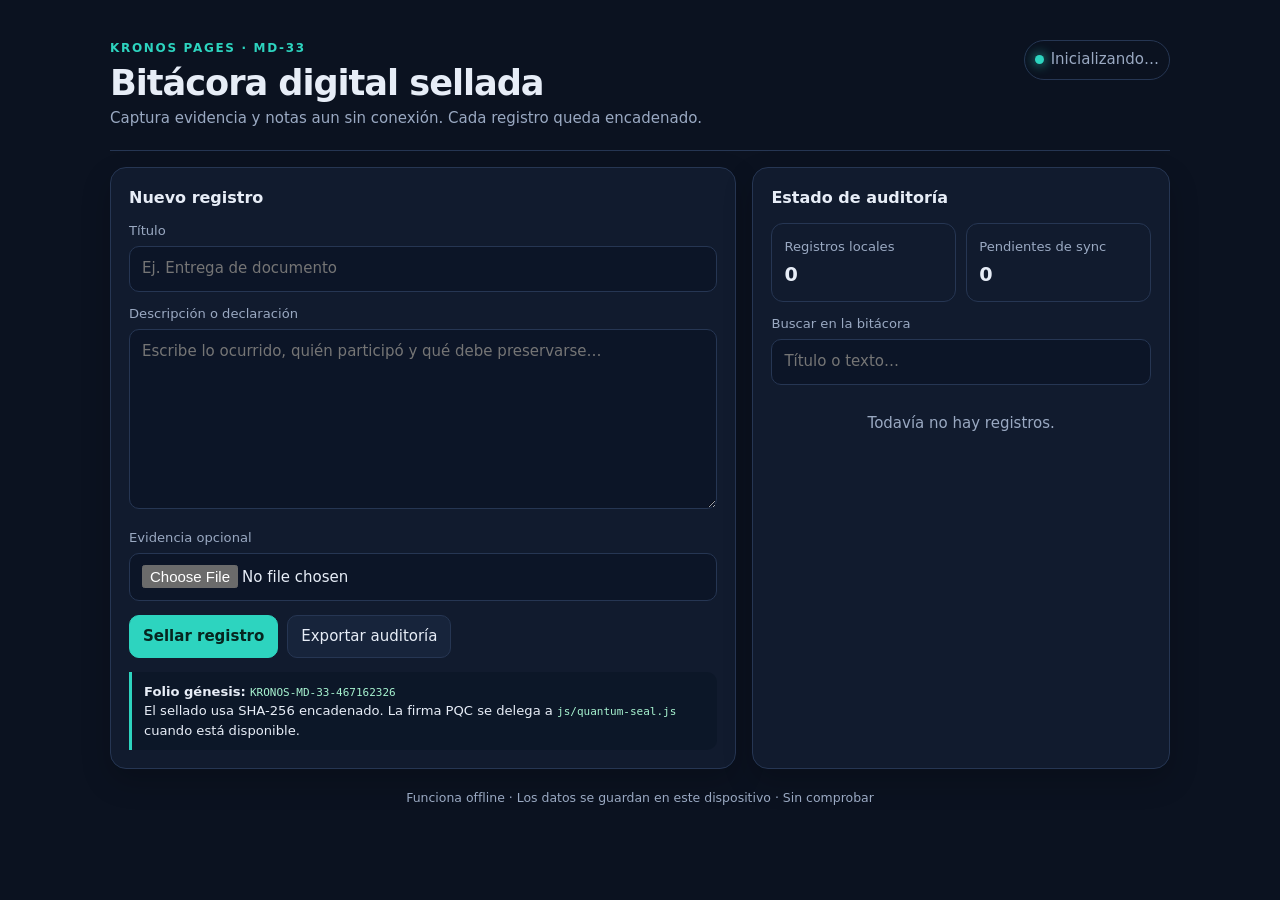
==== index.html @ f7b239a9 "Crear index.html" ====
<!doctype html>
<html lang="es-MX">
<head>
 <meta charset="utf-8">
 <meta name="viewport" content="width=device-width, initial-scale=1, viewport-fit=cover">
 <meta name="theme-color" content="#0b1220">
 <meta name="description" content="Kronos Pages: bitácora offline con sellado criptográfico y sincronización diferida.">
 <link rel="manifest" href="manifest.json">
 <link rel="stylesheet" href="css/style.css">
 <title>Kronos Pages · Bitácora sellada</title>
 <style>
 :root { color-scheme: dark; --bg:#0b1220; --panel:#111b2e; --line:#263653; --text:#e7edf7; --muted:#9aa9c2; --accent:#2dd4bf; --danger:#fb7185; }
 * { box-sizing:border-box; } body { margin:0; min-height:100vh; background:var(--bg); color:var(--text); font:15px/1.45 system-ui,-apple-system,Segoe UI,Roboto,sans-serif; }
 button,input,textarea { font:inherit; } .app { width:min(1100px,100%); margin:auto; padding:20px; }
 header { display:flex; gap:16px; justify-content:space-between; align-items:flex-start; padding:20px 0; border-bottom:1px solid var(--line); }
 h1,h2,p { margin:0; } h1 { font-size:clamp(1.5rem,4vw,2.2rem); letter-spacing:-.03em; } h2 { font-size:1rem; margin-bottom:12px; }
 .eyebrow { color:var(--accent); font-size:.75rem; font-weight:700; letter-spacing:.14em; text-transform:uppercase; } .muted { color:var(--muted); } .small { font-size:.82rem; }
 .status { display:inline-flex; align-items:center; gap:7px; padding:8px 10px; border:1px solid var(--line); border-radius:999px; color:var(--muted); white-space:nowrap; } .dot { width:9px; height:9px; border-radius:50%; background:var(--accent); box-shadow:0 0 12px var(--accent); }
 main { display:grid; grid-template-columns:1.2fr .8fr; gap:16px; padding-top:16px; } .panel { background:var(--panel); border:1px solid var(--line); border-radius:16px; padding:18px; box-shadow:0 12px 30px #0003; }
 label { display:block; color:var(--muted); font-size:.82rem; margin:12px 0 6px; } input,textarea { width:100%; border:1px solid var(--line); border-radius:10px; background:#0c1527; color:var(--text); padding:11px 12px; outline:none; }
 input:focus,textarea:focus { border-color:var(--accent); box-shadow:0 0 0 3px #2dd4bf22; } textarea { min-height:180px; resize:vertical; }
 .actions { display:flex; flex-wrap:wrap; gap:9px; margin-top:14px; } button { cursor:pointer; border:1px solid var(--line); border-radius:10px; padding:10px 13px; color:var(--text); background:#17243b; } button.primary { background:var(--accent); border-color:var(--accent); color:#06251f; font-weight:700; } button:disabled { opacity:.5; cursor:not-allowed; }
 .meta { display:grid; grid-template-columns:1fr 1fr; gap:10px; margin-top:14px; } .stat { border:1px solid var(--line); border-radius:12px; padding:12px; } .stat b { display:block; font-size:1.2rem; margin-top:3px; }
 .record { padding:12px 0; border-bottom:1px solid var(--line); } .record:last-child { border-bottom:0; } .record-head { display:flex; gap:8px; justify-content:space-between; align-items:center; }
 code,.hash { font:11px/1.4 ui-monospace,SFMono-Regular,Menlo,monospace; color:#a7f3d0; overflow-wrap:anywhere; } .empty { color:var(--muted); text-align:center; padding:28px 8px; }
 .notice { border-left:3px solid var(--accent); padding:10px 12px; background:#0c1728; border-radius:0 10px 10px 0; margin-top:14px; } footer { padding:20px 0 8px; color:var(--muted); font-size:.78rem; text-align:center; }
 @media (max-width:760px) { .app { padding:14px; } header { flex-direction:column; } main { grid-template-columns:1fr; } .meta { grid-template-columns:1fr 1fr; } }
 </style>
</head>
<body>
 <div class="app">
 <header><div><div class="eyebrow">Kronos Pages · MD-33</div><h1>Bitácora digital sellada</h1><p class="muted">Captura evidencia y notas aun sin conexión. Cada registro queda encadenado.</p></div><div class="status" aria-live="polite"><span class="dot" id="statusDot"></span><span id="statusText">Inicializando…</span></div></header>
 <main>
 <section class="panel" aria-labelledby="captureTitle"><h2 id="captureTitle">Nuevo registro</h2><form id="entryForm"><label for="title">Título</label><input id="title" name="title" maxlength="120" required placeholder="Ej. Entrega de documento"><label for="body">Descripción o declaración</label><textarea id="body" name="body" maxlength="10000" required placeholder="Escribe lo ocurrido, quién participó y qué debe preservarse…"></textarea><label for="evidence">Evidencia opcional</label><input id="evidence" name="evidence" type="file" accept="image/*,.pdf,application/pdf"><div class="actions"><button class="primary" type="submit">Sellar registro</button><button type="button" id="installBtn" hidden>Instalar app</button><button type="button" id="exportBtn">Exportar auditoría</button></div></form><div class="notice small"><b>Folio génesis:</b> <code>KRONOS-MD-33-467162326</code><br>El sellado usa SHA-256 encadenado. La firma PQC se delega a <code>js/quantum-seal.js</code> cuando está disponible.</div></section>
 <aside class="panel" aria-labelledby="auditTitle"><h2 id="auditTitle">Estado de auditoría</h2><div class="meta"><div class="stat"><span class="muted small">Registros locales</span><b id="count">0</b></div><div class="stat"><span class="muted small">Pendientes de sync</span><b id="pending">0</b></div></div><label for="search">Buscar en la bitácora</label><input id="search" type="search" placeholder="Título o texto…"><div id="records" aria-live="polite"><div class="empty">Todavía no hay registros.</div></div></aside>
 </main><footer>Funciona offline · Los datos se guardan en este dispositivo · <span id="connection">Sin comprobar</span></footer>
 </div>
 <script type="module">
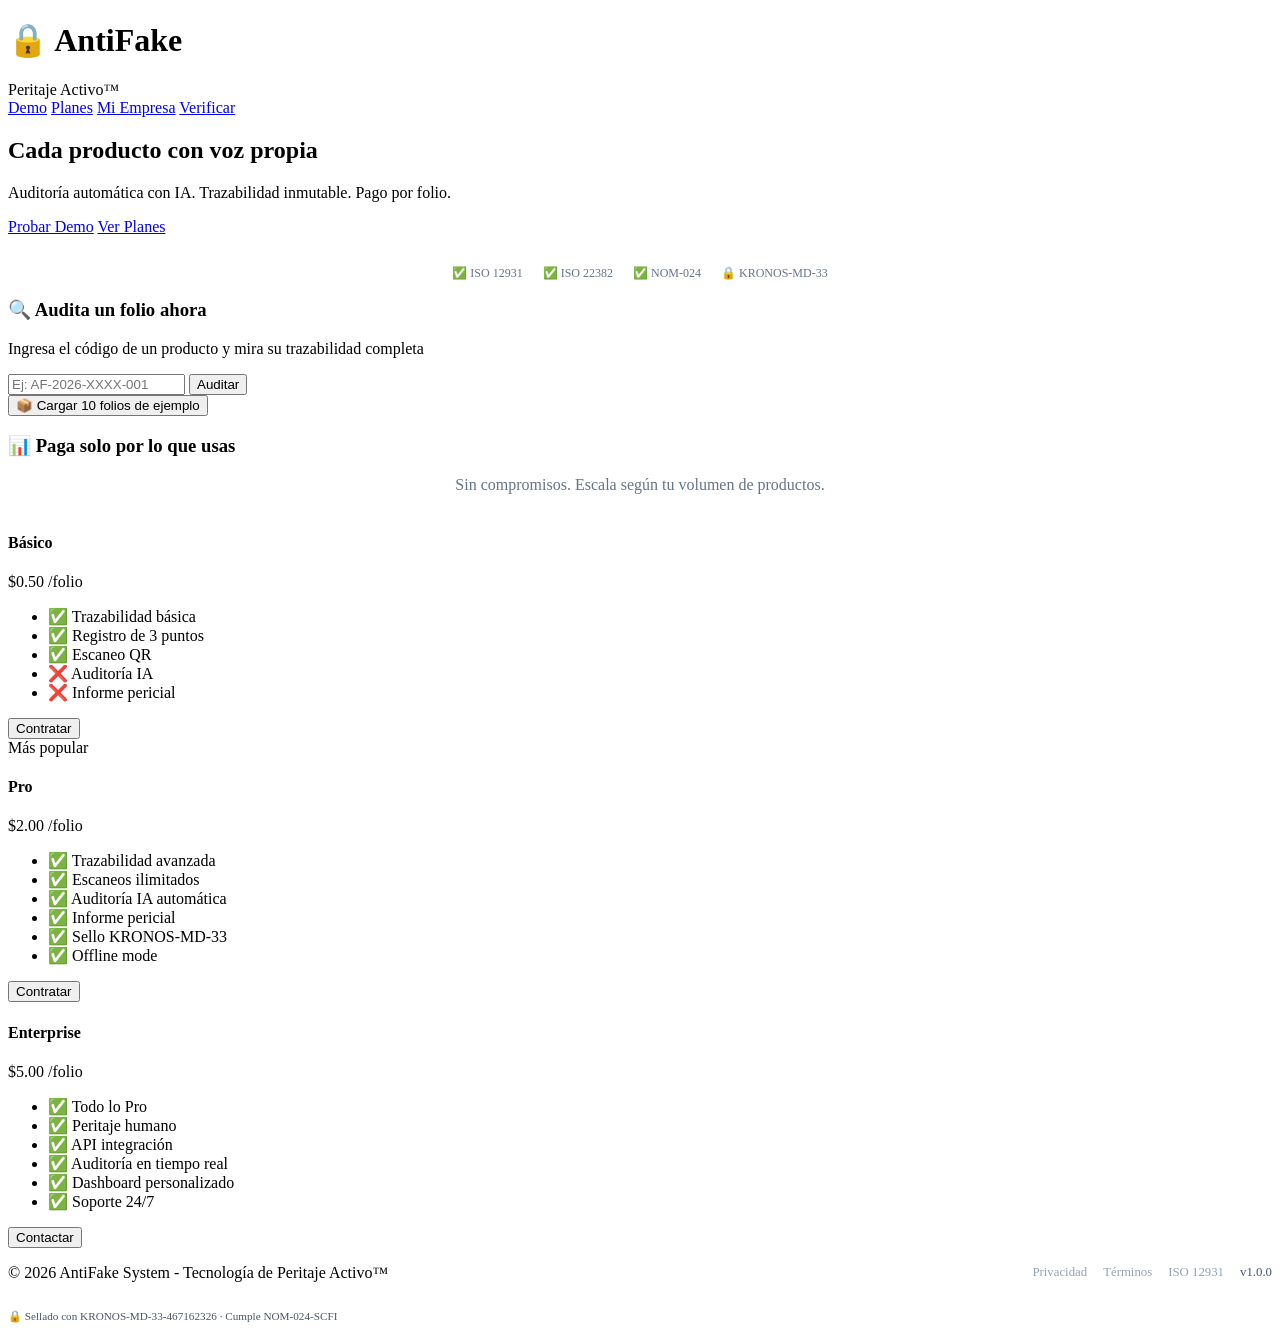
==== commit 37b20fa5: "Actualizar index.html" ====
--- a/index.html
+++ b/index.html
@@ -1,38 +1,230 @@
-<!doctype html>
-<html lang="es-MX">
-<head>
- <meta charset="utf-8">
- <meta name="viewport" content="width=device-width, initial-scale=1, viewport-fit=cover">
- <meta name="theme-color" content="#0b1220">
- <meta name="description" content="Kronos Pages: bitácora offline con sellado criptográfico y sincronización diferida.">
- <link rel="manifest" href="manifest.json">
- <link rel="stylesheet" href="css/style.css">
- <title>Kronos Pages · Bitácora sellada</title>
- <style>
- :root { color-scheme: dark; --bg:#0b1220; --panel:#111b2e; --line:#263653; --text:#e7edf7; --muted:#9aa9c2; --accent:#2dd4bf; --danger:#fb7185; }
- * { box-sizing:border-box; } body { margin:0; min-height:100vh; background:var(--bg); color:var(--text); font:15px/1.45 system-ui,-apple-system,Segoe UI,Roboto,sans-serif; }
- button,input,textarea { font:inherit; } .app { width:min(1100px,100%); margin:auto; padding:20px; }
- header { display:flex; gap:16px; justify-content:space-between; align-items:flex-start; padding:20px 0; border-bottom:1px solid var(--line); }
- h1,h2,p { margin:0; } h1 { font-size:clamp(1.5rem,4vw,2.2rem); letter-spacing:-.03em; } h2 { font-size:1rem; margin-bottom:12px; }
- .eyebrow { color:var(--accent); font-size:.75rem; font-weight:700; letter-spacing:.14em; text-transform:uppercase; } .muted { color:var(--muted); } .small { font-size:.82rem; }
- .status { display:inline-flex; align-items:center; gap:7px; padding:8px 10px; border:1px solid var(--line); border-radius:999px; color:var(--muted); white-space:nowrap; } .dot { width:9px; height:9px; border-radius:50%; background:var(--accent); box-shadow:0 0 12px var(--accent); }
- main { display:grid; grid-template-columns:1.2fr .8fr; gap:16px; padding-top:16px; } .panel { background:var(--panel); border:1px solid var(--line); border-radius:16px; padding:18px; box-shadow:0 12px 30px #0003; }
- label { display:block; color:var(--muted); font-size:.82rem; margin:12px 0 6px; } input,textarea { width:100%; border:1px solid var(--line); border-radius:10px; background:#0c1527; color:var(--text); padding:11px 12px; outline:none; }
- input:focus,textarea:focus { border-color:var(--accent); box-shadow:0 0 0 3px #2dd4bf22; } textarea { min-height:180px; resize:vertical; }
- .actions { display:flex; flex-wrap:wrap; gap:9px; margin-top:14px; } button { cursor:pointer; border:1px solid var(--line); border-radius:10px; padding:10px 13px; color:var(--text); background:#17243b; } button.primary { background:var(--accent); border-color:var(--accent); color:#06251f; font-weight:700; } button:disabled { opacity:.5; cursor:not-allowed; }
- .meta { display:grid; grid-template-columns:1fr 1fr; gap:10px; margin-top:14px; } .stat { border:1px solid var(--line); border-radius:12px; padding:12px; } .stat b { display:block; font-size:1.2rem; margin-top:3px; }
- .record { padding:12px 0; border-bottom:1px solid var(--line); } .record:last-child { border-bottom:0; } .record-head { display:flex; gap:8px; justify-content:space-between; align-items:center; }
- code,.hash { font:11px/1.4 ui-monospace,SFMono-Regular,Menlo,monospace; color:#a7f3d0; overflow-wrap:anywhere; } .empty { color:var(--muted); text-align:center; padding:28px 8px; }
- .notice { border-left:3px solid var(--accent); padding:10px 12px; background:#0c1728; border-radius:0 10px 10px 0; margin-top:14px; } footer { padding:20px 0 8px; color:var(--muted); font-size:.78rem; text-align:center; }
- @media (max-width:760px) { .app { padding:14px; } header { flex-direction:column; } main { grid-template-columns:1fr; } .meta { grid-template-columns:1fr 1fr; } }
- </style>
-</head>
-<body>
- <div class="app">
- <header><div><div class="eyebrow">Kronos Pages · MD-33</div><h1>Bitácora digital sellada</h1><p class="muted">Captura evidencia y notas aun sin conexión. Cada registro queda encadenado.</p></div><div class="status" aria-live="polite"><span class="dot" id="statusDot"></span><span id="statusText">Inicializando…</span></div></header>
- <main>
- <section class="panel" aria-labelledby="captureTitle"><h2 id="captureTitle">Nuevo registro</h2><form id="entryForm"><label for="title">Título</label><input id="title" name="title" maxlength="120" required placeholder="Ej. Entrega de documento"><label for="body">Descripción o declaración</label><textarea id="body" name="body" maxlength="10000" required placeholder="Escribe lo ocurrido, quién participó y qué debe preservarse…"></textarea><label for="evidence">Evidencia opcional</label><input id="evidence" name="evidence" type="file" accept="image/*,.pdf,application/pdf"><div class="actions"><button class="primary" type="submit">Sellar registro</button><button type="button" id="installBtn" hidden>Instalar app</button><button type="button" id="exportBtn">Exportar auditoría</button></div></form><div class="notice small"><b>Folio génesis:</b> <code>KRONOS-MD-33-467162326</code><br>El sellado usa SHA-256 encadenado. La firma PQC se delega a <code>js/quantum-seal.js</code> cuando está disponible.</div></section>
- <aside class="panel" aria-labelledby="auditTitle"><h2 id="auditTitle">Estado de auditoría</h2><div class="meta"><div class="stat"><span class="muted small">Registros locales</span><b id="count">0</b></div><div class="stat"><span class="muted small">Pendientes de sync</span><b id="pending">0</b></div></div><label for="search">Buscar en la bitácora</label><input id="search" type="search" placeholder="Título o texto…"><div id="records" aria-live="polite"><div class="empty">Todavía no hay registros.</div></div></aside>
- </main><footer>Funciona offline · Los datos se guardan en este dispositivo · <span id="connection">Sin comprobar</span></footer>
- </div>
- <script type="module">+<!DOCTYPE html>
+<html lang="es">
+<head>
+    <meta charset="UTF-8">
+    <meta name="viewport" content="width=device-width, initial-scale=1.0">
+    
+    <!-- ===== TÍTULO CON KEYWORDS ===== -->
+    <title>AntiFake System - Trazabilidad con Auditoría IA | ISO 12931</title>
+    
+    <!-- ===== META DESCRIPTION PARA SEO ===== -->
+    <meta name="description" content="Sistema antifalsificación con trazabilidad inmutable y auditoría IA - Cumple ISO 12931, ISO 22382, NOM-024">
+    <meta name="keywords" content="antifalsificación, trazabilidad, auditoría IA, folios, logística, blockchain, peritaje">
+    <meta name="author" content="AntiFake System">
+    
+    <!-- ===== PWA / OFFLINE ===== -->
+    <link rel="manifest" href="manifest.json">
+    <meta name="theme-color" content="#0a0a0a">
+    <meta name="apple-mobile-web-app-capable" content="yes">
+    <meta name="apple-mobile-web-app-status-bar-style" content="black-translucent">
+    
+    <!-- ===== OPEN GRAPH PARA REDES ===== -->
+    <meta property="og:title" content="AntiFake System - Peritaje Activo™">
+    <meta property="og:description" content="Cada producto con voz propia. Auditoría automática con IA y trazabilidad inmutable.">
+    <meta property="og:type" content="website">
+    <meta property="og:url" content="https://tusuario.github.io/anti-fake-system/">
+    <meta property="og:image" content="https://tusuario.github.io/anti-fake-system/assets/img/og-image.jpg">
+    
+    <!-- ===== ISO / NOM / CUMPLIMIENTO ===== -->
+    <script type="application/ld+json">
+    {
+        "@context": "https://schema.org",
+        "@type": "Product",
+        "name": "AntiFake System",
+        "description": "Sistema antifalsificación con trazabilidad inmutable y auditoría IA",
+        "auditFolio": "KRONOS-MD-33-467162326",
+        "compliance": ["ISO 12931", "ISO 22382", "NOM-024-SCFI"],
+        "offlineCapable": true,
+        "version": "1.0.0"
+    }
+    </script>
+    
+    <!-- ===== CSS ===== -->
+    <link rel="stylesheet" href="css/style.css">
+    
+    <!-- ===== ICONO (emoji como fallback) ===== -->
+    <link rel="icon" href="data:image/svg+xml,<svg xmlns='http://www.w3.org/2000/svg' viewBox='0 0 100 100'><text y='.9em' font-size='90'>🔒</text></svg>">
+</head>
+<body>
+    <!-- ============================================================ -->
+    <!-- HEADER -->
+    <!-- ============================================================ -->
+    <header class="header">
+        <div class="container">
+            <div class="logo">
+                <h1>🔒 AntiFake</h1>
+                <span class="badge">Peritaje Activo™</span>
+            </div>
+            <nav>
+                <a href="#demo">Demo</a>
+                <a href="#planes">Planes</a>
+                <a href="dashboard.html" class="btn-outline">Mi Empresa</a>
+                <a href="verify.html" class="btn-outline">Verificar</a>
+            </nav>
+        </div>
+    </header>
+
+    <!-- ============================================================ -->
+    <!-- HERO -->
+    <!-- ============================================================ -->
+    <section class="hero">
+        <div class="container">
+            <h2>Cada producto con <span class="highlight">voz propia</span></h2>
+            <p>Auditoría automática con IA. Trazabilidad inmutable. Pago por folio.</p>
+            <div class="hero-actions">
+                <a href="#demo" class="btn-primary">Probar Demo</a>
+                <a href="#planes" class="btn-secondary">Ver Planes</a>
+            </div>
+            
+            <!-- ===== SELLO DE CUMPLIMIENTO ===== -->
+            <div style="margin-top: 30px; display: flex; gap: 20px; justify-content: center; flex-wrap: wrap; font-size: 0.75rem; color: #64748b;">
+                <span>✅ ISO 12931</span>
+                <span>✅ ISO 22382</span>
+                <span>✅ NOM-024</span>
+                <span>🔒 KRONOS-MD-33</span>
+            </div>
+        </div>
+    </section>
+
+    <!-- ============================================================ -->
+    <!-- DEMO: AUDITAR UN FOLIO -->
+    <!-- ============================================================ -->
+    <section id="demo" class="demo-section">
+        <div class="container">
+            <h3>🔍 Audita un folio ahora</h3>
+            <p>Ingresa el código de un producto y mira su trazabilidad completa</p>
+            
+            <div class="search-box">
+                <!-- FIX: Placeholder sin exponer formato real -->
+                <input type="text" id="folioInput" placeholder="Ej: AF-2026-XXXX-001" />
+                <!-- FIX: Sin onclick, se maneja con event listener -->
+                <button id="btn-auditar" class="btn-primary">Auditar</button>
+            </div>
+
+            <div id="resultado-auditoria" class="resultado-card hidden">
+                <!-- Aquí se renderiza el resultado de la auditoría -->
+            </div>
+
+            <!-- FIX: Sin onclick, se maneja con event listener -->
+            <button id="btn-demo" class="btn-secondary small">
+                📦 Cargar 10 folios de ejemplo
+            </button>
+            
+            <!-- ===== INDICADOR DE OFFLINE ===== -->
+            <div id="offline-indicator" style="margin-top: 12px; font-size: 0.8rem; color: #94a3b8; display: none;">
+                📡 Modo offline - Los datos se guardarán localmente
+            </div>
+        </div>
+    </section>
+
+    <!-- ============================================================ -->
+    <!-- PLANES DE PRECIO -->
+    <!-- ============================================================ -->
+    <section id="planes" class="planes">
+        <div class="container">
+            <h3>📊 Paga solo por lo que usas</h3>
+            <p style="text-align: center; color: #64748b; margin-bottom: 40px;">
+                Sin compromisos. Escala según tu volumen de productos.
+            </p>
+            
+            <div class="plan-grid">
+                <!-- PLAN BÁSICO -->
+                <div class="plan-card">
+                    <h4>Básico</h4>
+                    <p class="precio">$0.50 <span>/folio</span></p>
+                    <ul>
+                        <li>✅ Trazabilidad básica</li>
+                        <li>✅ Registro de 3 puntos</li>
+                        <li>✅ Escaneo QR</li>
+                        <li>❌ Auditoría IA</li>
+                        <li>❌ Informe pericial</li>
+                    </ul>
+                    <button class="btn-outline" onclick="alert('🚀 Próximamente')">Contratar</button>
+                </div>
+
+                <!-- PLAN PRO (DESTACADO) -->
+                <div class="plan-card destacado">
+                    <span class="etiqueta">Más popular</span>
+                    <h4>Pro</h4>
+                    <p class="precio">$2.00 <span>/folio</span></p>
+                    <ul>
+                        <li>✅ Trazabilidad avanzada</li>
+                        <li>✅ Escaneos ilimitados</li>
+                        <li>✅ Auditoría IA automática</li>
+                        <li>✅ Informe pericial</li>
+                        <li>✅ Sello KRONOS-MD-33</li>
+                        <li>✅ Offline mode</li>
+                    </ul>
+                    <button class="btn-primary" onclick="alert('🚀 Próximamente')">Contratar</button>
+                </div>
+
+                <!-- PLAN ENTERPRISE -->
+                <div class="plan-card">
+                    <h4>Enterprise</h4>
+                    <p class="precio">$5.00 <span>/folio</span></p>
+                    <ul>
+                        <li>✅ Todo lo Pro</li>
+                        <li>✅ Peritaje humano</li>
+                        <li>✅ API integración</li>
+                        <li>✅ Auditoría en tiempo real</li>
+                        <li>✅ Dashboard personalizado</li>
+                        <li>✅ Soporte 24/7</li>
+                    </ul>
+                    <button class="btn-outline" onclick="alert('📞 Contacta a ventas')">Contactar</button>
+                </div>
+            </div>
+        </div>
+    </section>
+
+    <!-- ============================================================ -->
+    <!-- FOOTER -->
+    <!-- ============================================================ -->
+    <footer>
+        <div class="container">
+            <div style="display: flex; justify-content: space-between; align-items: center; flex-wrap: wrap; gap: 16px;">
+                <p>© 2026 AntiFake System - Tecnología de Peritaje Activo™</p>
+                <div style="display: flex; gap: 16px; font-size: 0.8rem;">
+                    <a href="#" style="color: #94a3b8; text-decoration: none;">Privacidad</a>
+                    <a href="#" style="color: #94a3b8; text-decoration: none;">Términos</a>
+                    <a href="#" style="color: #94a3b8; text-decoration: none;">ISO 12931</a>
+                    <span style="color: #475569;">v1.0.0</span>
+                </div>
+            </div>
+            <div style="margin-top: 12px; font-size: 0.7rem; color: #475569;">
+                🔒 Sellado con KRONOS-MD-33-467162326 · Cumple NOM-024-SCFI
+            </div>
+        </div>
+    </footer>
+
+    <!-- ============================================================ -->
+    <!-- SERVICE WORKER PARA OFFLINE -->
+    <!-- ============================================================ -->
+    <script>
+        if ('serviceWorker' in navigator) {
+            navigator.serviceWorker.register('/anti-fake-system/sw.js')
+                .then(() => console.log('✅ AntiFake: Service Worker registrado'))
+                .catch(() => console.log('⚠️ AntiFake: SW no disponible'));
+        }
+
+        // Detectar estado offline/online
+        window.addEventListener('online', () => {
+            const indicator = document.getElementById('offline-indicator');
+            if (indicator) indicator.style.display = 'none';
+        });
+        window.addEventListener('offline', () => {
+            const indicator = document.getElementById('offline-indicator');
+            if (indicator) indicator.style.display = 'block';
+        });
+    </script>
+
+    <!-- ============================================================ -->
+    <!-- SCRIPTS PRINCIPALES (orden correcto) -->
+    <!-- ============================================================ -->
+    <script src="js/quantum-seal.js"></script>
+    <script src="js/offline-vault.js"></script>
+    <script src="js/forensic.js"></script>
+    <script src="js/folio-generator.js"></script>
+    <script src="js/trazabilidad.js"></script>
+    <script src="js/main.js"></script>
+</body>
+</html>
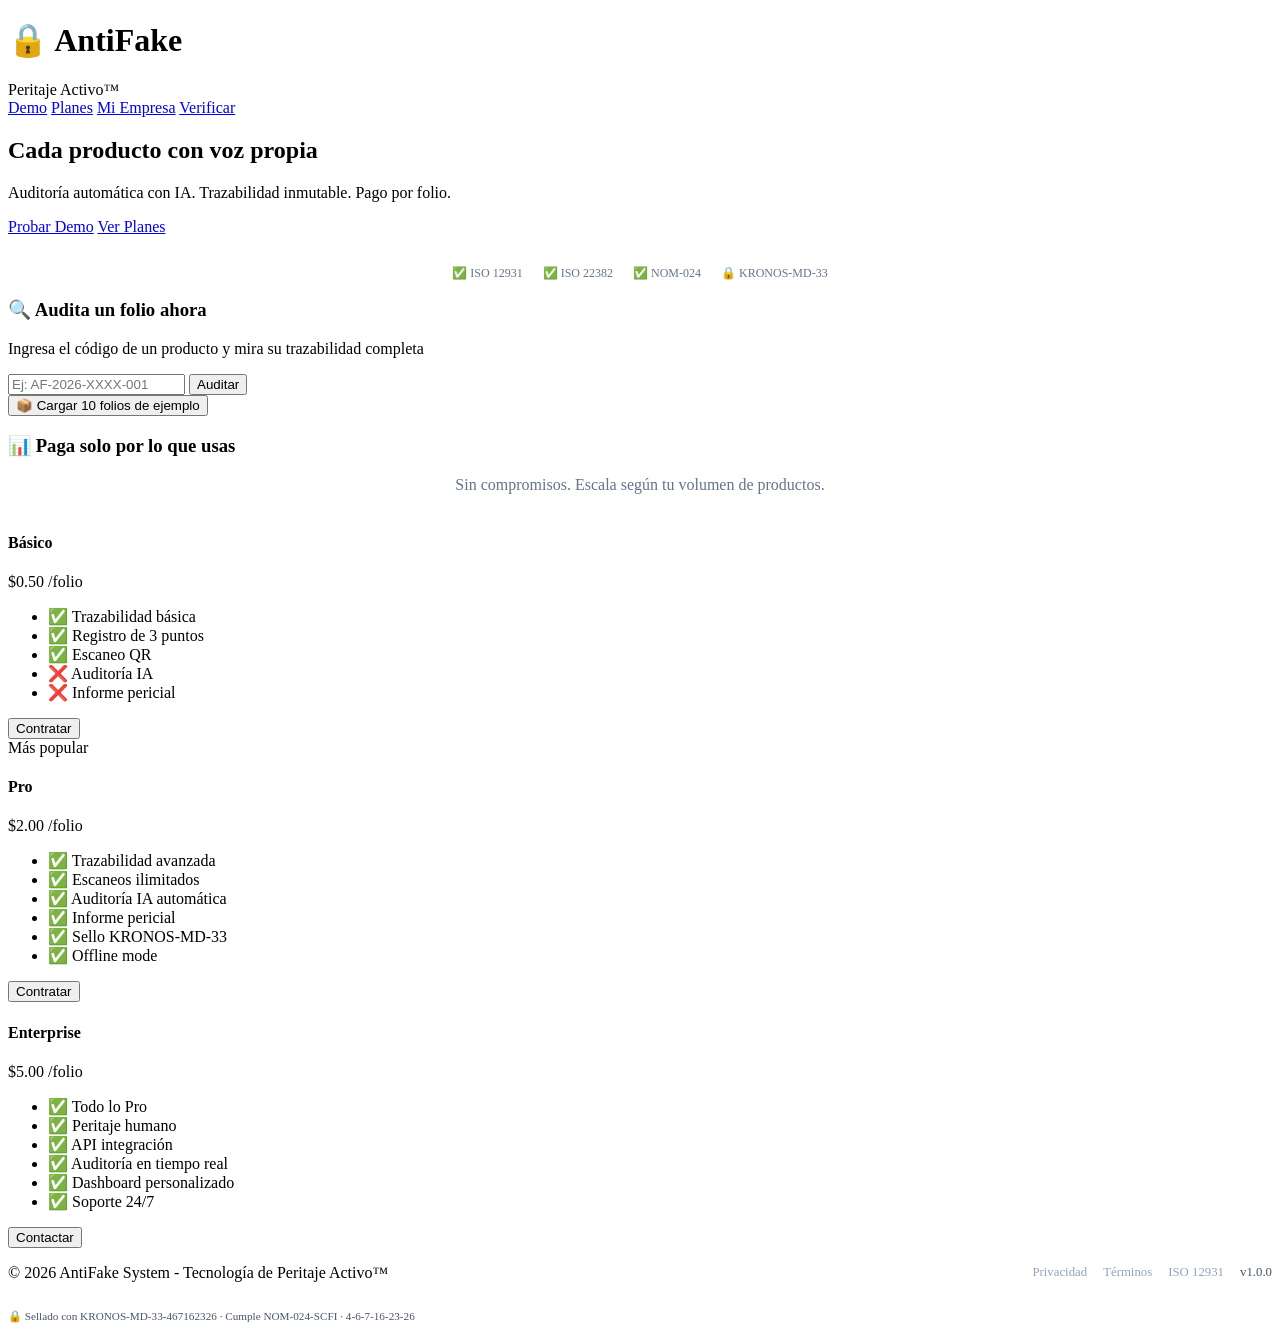
==== commit c4886c8d: "Actualizar index.html" ====
--- a/index.html
+++ b/index.html
@@ -4,28 +4,22 @@
     <meta charset="UTF-8">
     <meta name="viewport" content="width=device-width, initial-scale=1.0">
     
-    <!-- ===== TÍTULO CON KEYWORDS ===== -->
     <title>AntiFake System - Trazabilidad con Auditoría IA | ISO 12931</title>
-    
-    <!-- ===== META DESCRIPTION PARA SEO ===== -->
     <meta name="description" content="Sistema antifalsificación con trazabilidad inmutable y auditoría IA - Cumple ISO 12931, ISO 22382, NOM-024">
     <meta name="keywords" content="antifalsificación, trazabilidad, auditoría IA, folios, logística, blockchain, peritaje">
     <meta name="author" content="AntiFake System">
     
-    <!-- ===== PWA / OFFLINE ===== -->
     <link rel="manifest" href="manifest.json">
     <meta name="theme-color" content="#0a0a0a">
     <meta name="apple-mobile-web-app-capable" content="yes">
     <meta name="apple-mobile-web-app-status-bar-style" content="black-translucent">
     
-    <!-- ===== OPEN GRAPH PARA REDES ===== -->
     <meta property="og:title" content="AntiFake System - Peritaje Activo™">
     <meta property="og:description" content="Cada producto con voz propia. Auditoría automática con IA y trazabilidad inmutable.">
     <meta property="og:type" content="website">
     <meta property="og:url" content="https://tusuario.github.io/anti-fake-system/">
     <meta property="og:image" content="https://tusuario.github.io/anti-fake-system/assets/img/og-image.jpg">
     
-    <!-- ===== ISO / NOM / CUMPLIMIENTO ===== -->
     <script type="application/ld+json">
     {
         "@context": "https://schema.org",
@@ -39,16 +33,10 @@
     }
     </script>
     
-    <!-- ===== CSS ===== -->
     <link rel="stylesheet" href="css/style.css">
-    
-    <!-- ===== ICONO (emoji como fallback) ===== -->
     <link rel="icon" href="data:image/svg+xml,<svg xmlns='http://www.w3.org/2000/svg' viewBox='0 0 100 100'><text y='.9em' font-size='90'>🔒</text></svg>">
 </head>
 <body>
-    <!-- ============================================================ -->
-    <!-- HEADER -->
-    <!-- ============================================================ -->
     <header class="header">
         <div class="container">
             <div class="logo">
@@ -64,9 +52,6 @@
         </div>
     </header>
 
-    <!-- ============================================================ -->
-    <!-- HERO -->
-    <!-- ============================================================ -->
     <section class="hero">
         <div class="container">
             <h2>Cada producto con <span class="highlight">voz propia</span></h2>
@@ -75,8 +60,6 @@
                 <a href="#demo" class="btn-primary">Probar Demo</a>
                 <a href="#planes" class="btn-secondary">Ver Planes</a>
             </div>
-            
-            <!-- ===== SELLO DE CUMPLIMIENTO ===== -->
             <div style="margin-top: 30px; display: flex; gap: 20px; justify-content: center; flex-wrap: wrap; font-size: 0.75rem; color: #64748b;">
                 <span>✅ ISO 12931</span>
                 <span>✅ ISO 22382</span>
@@ -86,40 +69,28 @@
         </div>
     </section>
 
-    <!-- ============================================================ -->
-    <!-- DEMO: AUDITAR UN FOLIO -->
-    <!-- ============================================================ -->
     <section id="demo" class="demo-section">
         <div class="container">
             <h3>🔍 Audita un folio ahora</h3>
             <p>Ingresa el código de un producto y mira su trazabilidad completa</p>
             
             <div class="search-box">
-                <!-- FIX: Placeholder sin exponer formato real -->
                 <input type="text" id="folioInput" placeholder="Ej: AF-2026-XXXX-001" />
-                <!-- FIX: Sin onclick, se maneja con event listener -->
                 <button id="btn-auditar" class="btn-primary">Auditar</button>
             </div>
 
-            <div id="resultado-auditoria" class="resultado-card hidden">
-                <!-- Aquí se renderiza el resultado de la auditoría -->
-            </div>
+            <div id="resultado-auditoria" class="resultado-card hidden"></div>
 
-            <!-- FIX: Sin onclick, se maneja con event listener -->
             <button id="btn-demo" class="btn-secondary small">
                 📦 Cargar 10 folios de ejemplo
             </button>
             
-            <!-- ===== INDICADOR DE OFFLINE ===== -->
             <div id="offline-indicator" style="margin-top: 12px; font-size: 0.8rem; color: #94a3b8; display: none;">
                 📡 Modo offline - Los datos se guardarán localmente
             </div>
         </div>
     </section>
 
-    <!-- ============================================================ -->
-    <!-- PLANES DE PRECIO -->
-    <!-- ============================================================ -->
     <section id="planes" class="planes">
         <div class="container">
             <h3>📊 Paga solo por lo que usas</h3>
@@ -128,7 +99,6 @@
             </p>
             
             <div class="plan-grid">
-                <!-- PLAN BÁSICO -->
                 <div class="plan-card">
                     <h4>Básico</h4>
                     <p class="precio">$0.50 <span>/folio</span></p>
@@ -139,10 +109,9 @@
                         <li>❌ Auditoría IA</li>
                         <li>❌ Informe pericial</li>
                     </ul>
-                    <button class="btn-outline" onclick="alert('🚀 Próximamente')">Contratar</button>
+                    <button class="btn-outline btn-soon">Contratar</button>
                 </div>
 
-                <!-- PLAN PRO (DESTACADO) -->
                 <div class="plan-card destacado">
                     <span class="etiqueta">Más popular</span>
                     <h4>Pro</h4>
@@ -155,10 +124,9 @@
                         <li>✅ Sello KRONOS-MD-33</li>
                         <li>✅ Offline mode</li>
                     </ul>
-                    <button class="btn-primary" onclick="alert('🚀 Próximamente')">Contratar</button>
+                    <button class="btn-primary btn-soon">Contratar</button>
                 </div>
 
-                <!-- PLAN ENTERPRISE -->
                 <div class="plan-card">
                     <h4>Enterprise</h4>
                     <p class="precio">$5.00 <span>/folio</span></p>
@@ -170,15 +138,12 @@
                         <li>✅ Dashboard personalizado</li>
                         <li>✅ Soporte 24/7</li>
                     </ul>
-                    <button class="btn-outline" onclick="alert('📞 Contacta a ventas')">Contactar</button>
+                    <button class="btn-outline btn-contact">Contactar</button>
                 </div>
             </div>
         </div>
     </section>
 
-    <!-- ============================================================ -->
-    <!-- FOOTER -->
-    <!-- ============================================================ -->
     <footer>
         <div class="container">
             <div style="display: flex; justify-content: space-between; align-items: center; flex-wrap: wrap; gap: 16px;">
@@ -191,22 +156,17 @@
                 </div>
             </div>
             <div style="margin-top: 12px; font-size: 0.7rem; color: #475569;">
-                🔒 Sellado con KRONOS-MD-33-467162326 · Cumple NOM-024-SCFI
+                🔒 Sellado con KRONOS-MD-33-467162326 · Cumple NOM-024-SCFI · 4-6-7-16-23-26
             </div>
         </div>
     </footer>
 
-    <!-- ============================================================ -->
-    <!-- SERVICE WORKER PARA OFFLINE -->
-    <!-- ============================================================ -->
     <script>
         if ('serviceWorker' in navigator) {
-            navigator.serviceWorker.register('/anti-fake-system/sw.js')
+            navigator.serviceWorker.register('sw.js')
                 .then(() => console.log('✅ AntiFake: Service Worker registrado'))
                 .catch(() => console.log('⚠️ AntiFake: SW no disponible'));
         }
-
-        // Detectar estado offline/online
         window.addEventListener('online', () => {
             const indicator = document.getElementById('offline-indicator');
             if (indicator) indicator.style.display = 'none';
@@ -217,9 +177,6 @@
         });
     </script>
 
-    <!-- ============================================================ -->
-    <!-- SCRIPTS PRINCIPALES (orden correcto) -->
-    <!-- ============================================================ -->
     <script src="js/quantum-seal.js"></script>
     <script src="js/offline-vault.js"></script>
     <script src="js/forensic.js"></script>
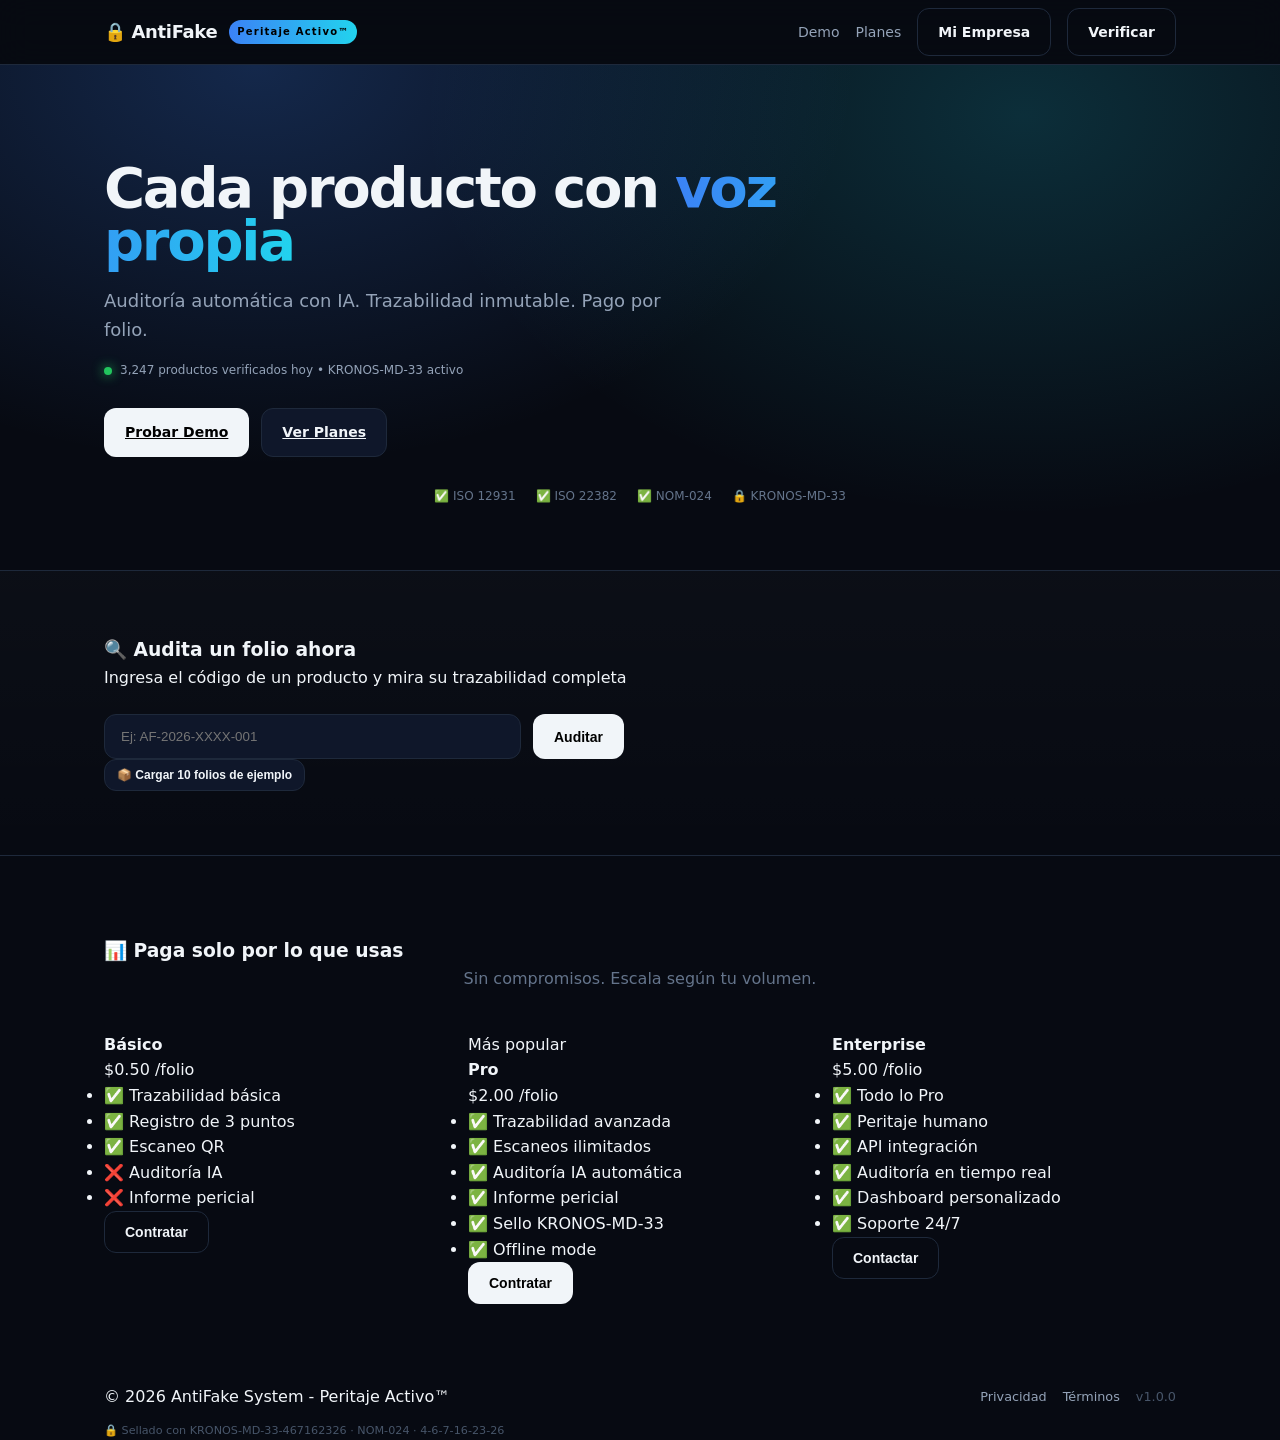
==== commit c778c59b: "Actualizar index.html" ====
--- a/index.html
+++ b/index.html
@@ -1,187 +1,114 @@
 <!DOCTYPE html>
 <html lang="es">
 <head>
-    <meta charset="UTF-8">
-    <meta name="viewport" content="width=device-width, initial-scale=1.0">
-    
-    <title>AntiFake System - Trazabilidad con Auditoría IA | ISO 12931</title>
-    <meta name="description" content="Sistema antifalsificación con trazabilidad inmutable y auditoría IA - Cumple ISO 12931, ISO 22382, NOM-024">
-    <meta name="keywords" content="antifalsificación, trazabilidad, auditoría IA, folios, logística, blockchain, peritaje">
-    <meta name="author" content="AntiFake System">
-    
-    <link rel="manifest" href="manifest.json">
-    <meta name="theme-color" content="#0a0a0a">
-    <meta name="apple-mobile-web-app-capable" content="yes">
-    <meta name="apple-mobile-web-app-status-bar-style" content="black-translucent">
-    
-    <meta property="og:title" content="AntiFake System - Peritaje Activo™">
-    <meta property="og:description" content="Cada producto con voz propia. Auditoría automática con IA y trazabilidad inmutable.">
-    <meta property="og:type" content="website">
-    <meta property="og:url" content="https://tusuario.github.io/anti-fake-system/">
-    <meta property="og:image" content="https://tusuario.github.io/anti-fake-system/assets/img/og-image.jpg">
-    
-    <script type="application/ld+json">
-    {
-        "@context": "https://schema.org",
-        "@type": "Product",
-        "name": "AntiFake System",
-        "description": "Sistema antifalsificación con trazabilidad inmutable y auditoría IA",
-        "auditFolio": "KRONOS-MD-33-467162326",
-        "compliance": ["ISO 12931", "ISO 22382", "NOM-024-SCFI"],
-        "offlineCapable": true,
-        "version": "1.0.0"
-    }
-    </script>
-    
-    <link rel="stylesheet" href="css/style.css">
-    <link rel="icon" href="data:image/svg+xml,<svg xmlns='http://www.w3.org/2000/svg' viewBox='0 0 100 100'><text y='.9em' font-size='90'>🔒</text></svg>">
+<meta charset="UTF-8">
+<meta name="viewport" content="width=device-width, initial-scale=1.0">
+<title>AntiFake System - Trazabilidad con Auditoría IA | ISO 12931</title>
+<meta name="description" content="Sistema antifalsificación con trazabilidad inmutable y auditoría IA - Cumple ISO 12931, ISO 22382, NOM-024">
+<meta name="keywords" content="antifalsificación, trazabilidad, auditoría IA, folios, peritaje activo">
+<meta name="author" content="AntiFake System">
+<link rel="manifest" href="manifest.json">
+<meta name="theme-color" content="#0a0a0a">
+<meta name="apple-mobile-web-app-capable" content="yes">
+<meta property="og:title" content="AntiFake System - Peritaje Activo™">
+<meta property="og:description" content="Cada producto con voz propia. Auditoría automática con IA y trazabilidad inmutable.">
+<meta property="og:type" content="website">
+<script type="application/ld+json">
+{"@context":"https://schema.org","@type":"Product","name":"AntiFake System","auditFolio":"KRONOS-MD-33-467162326","compliance":["ISO 12931","ISO 22382","NOM-024-SCFI"],"offlineCapable":true,"version":"1.0.0"}
+</script>
+<link rel="stylesheet" href="css/style.css">
+<link rel="icon" href="data:image/svg+xml,<svg xmlns='http://www.w3.org/2000/svg' viewBox='0 0 100 100'><text y='.9em' font-size='90'>🔒</text></svg>">
 </head>
 <body>
-    <header class="header">
-        <div class="container">
-            <div class="logo">
-                <h1>🔒 AntiFake</h1>
-                <span class="badge">Peritaje Activo™</span>
-            </div>
-            <nav>
-                <a href="#demo">Demo</a>
-                <a href="#planes">Planes</a>
-                <a href="dashboard.html" class="btn-outline">Mi Empresa</a>
-                <a href="verify.html" class="btn-outline">Verificar</a>
-            </nav>
-        </div>
-    </header>
+<header class="header">
+<div class="container">
+<div class="logo"><h1>🔒 AntiFake</h1><span class="badge">Peritaje Activo™</span></div>
+<nav>
+<a href="#demo">Demo</a>
+<a href="#planes">Planes</a>
+<a href="dashboard.html" class="btn-outline">Mi Empresa</a>
+<a href="verify.html" class="btn-outline">Verificar</a>
+</nav>
+</div>
+</header>
 
-    <section class="hero">
-        <div class="container">
-            <h2>Cada producto con <span class="highlight">voz propia</span></h2>
-            <p>Auditoría automática con IA. Trazabilidad inmutable. Pago por folio.</p>
-            <div class="hero-actions">
-                <a href="#demo" class="btn-primary">Probar Demo</a>
-                <a href="#planes" class="btn-secondary">Ver Planes</a>
-            </div>
-            <div style="margin-top: 30px; display: flex; gap: 20px; justify-content: center; flex-wrap: wrap; font-size: 0.75rem; color: #64748b;">
-                <span>✅ ISO 12931</span>
-                <span>✅ ISO 22382</span>
-                <span>✅ NOM-024</span>
-                <span>🔒 KRONOS-MD-33</span>
-            </div>
-        </div>
-    </section>
+<section class="hero">
+<div class="container">
+<h2>Cada producto con <span class="highlight">voz propia</span></h2>
+<p>Auditoría automática con IA. Trazabilidad inmutable. Pago por folio.</p>
+<div style="margin-top:16px;display:flex;gap:8px;align-items:center">
+<span style="width:8px;height:8px;border-radius:50%;background:#22c55e;display:inline-block;box-shadow:0 0 12px #22c55e"></span>
+<span style="font-size:12px;color:#94a3b8">3,247 productos verificados hoy • KRONOS-MD-33 activo</span>
+</div>
+<div class="hero-actions">
+<a href="#demo" class="btn-primary">Probar Demo</a>
+<a href="#planes" class="btn-secondary">Ver Planes</a>
+</div>
+<div style="margin-top:30px;display:flex;gap:20px;justify-content:center;flex-wrap:wrap;font-size:.75rem;color:#64748b">
+<span>✅ ISO 12931</span><span>✅ ISO 22382</span><span>✅ NOM-024</span><span>🔒 KRONOS-MD-33</span>
+</div>
+</div>
+</section>
 
-    <section id="demo" class="demo-section">
-        <div class="container">
-            <h3>🔍 Audita un folio ahora</h3>
-            <p>Ingresa el código de un producto y mira su trazabilidad completa</p>
-            
-            <div class="search-box">
-                <input type="text" id="folioInput" placeholder="Ej: AF-2026-XXXX-001" />
-                <button id="btn-auditar" class="btn-primary">Auditar</button>
-            </div>
+<section id="demo" class="demo-section">
+<div class="container">
+<h3>🔍 Audita un folio ahora</h3>
+<p>Ingresa el código de un producto y mira su trazabilidad completa</p>
+<div class="search-box">
+<input type="text" id="folioInput" placeholder="Ej: AF-2026-XXXX-001" />
+<button id="btn-auditar" class="btn-primary">Auditar</button>
+</div>
+<div id="resultado-auditoria" class="resultado-card hidden"></div>
+<button id="btn-demo" class="btn-secondary small">📦 Cargar 10 folios de ejemplo</button>
+<div id="offline-indicator" style="margin-top:12px;font-size:.8rem;color:#94a3b8;display:none">📡 Modo offline - Los datos se guardarán localmente</div>
+</div>
+</section>
 
-            <div id="resultado-auditoria" class="resultado-card hidden"></div>
+<section id="planes" class="planes">
+<div class="container">
+<h3>📊 Paga solo por lo que usas</h3>
+<p style="text-align:center;color:#64748b;margin-bottom:40px">Sin compromisos. Escala según tu volumen.</p>
+<div class="plan-grid">
+<div class="plan-card">
+<h4>Básico</h4><p class="precio">$0.50 <span>/folio</span></p>
+<ul><li>✅ Trazabilidad básica</li><li>✅ Registro de 3 puntos</li><li>✅ Escaneo QR</li><li>❌ Auditoría IA</li><li>❌ Informe pericial</li></ul>
+<button class="btn-outline btn-soon">Contratar</button>
+</div>
+<div class="plan-card destacado">
+<span class="etiqueta">Más popular</span>
+<h4>Pro</h4><p class="precio">$2.00 <span>/folio</span></p>
+<ul><li>✅ Trazabilidad avanzada</li><li>✅ Escaneos ilimitados</li><li>✅ Auditoría IA automática</li><li>✅ Informe pericial</li><li>✅ Sello KRONOS-MD-33</li><li>✅ Offline mode</li></ul>
+<button class="btn-primary btn-soon">Contratar</button>
+</div>
+<div class="plan-card">
+<h4>Enterprise</h4><p class="precio">$5.00 <span>/folio</span></p>
+<ul><li>✅ Todo lo Pro</li><li>✅ Peritaje humano</li><li>✅ API integración</li><li>✅ Auditoría en tiempo real</li><li>✅ Dashboard personalizado</li><li>✅ Soporte 24/7</li></ul>
+<button class="btn-outline btn-contact">Contactar</button>
+</div>
+</div>
+</div>
+</section>
 
-            <button id="btn-demo" class="btn-secondary small">
-                📦 Cargar 10 folios de ejemplo
-            </button>
-            
-            <div id="offline-indicator" style="margin-top: 12px; font-size: 0.8rem; color: #94a3b8; display: none;">
-                📡 Modo offline - Los datos se guardarán localmente
-            </div>
-        </div>
-    </section>
+<footer>
+<div class="container">
+<div style="display:flex;justify-content:space-between;align-items:center;flex-wrap:wrap;gap:16px">
+<p>© 2026 AntiFake System - Peritaje Activo™</p>
+<div style="display:flex;gap:16px;font-size:.8rem"><a href="#" style="color:#94a3b8;text-decoration:none">Privacidad</a><a href="#" style="color:#94a3b8;text-decoration:none">Términos</a><span style="color:#475569">v1.0.0</span></div>
+</div>
+<div style="margin-top:12px;font-size:.7rem;color:#475569">🔒 Sellado con KRONOS-MD-33-467162326 · NOM-024 · 4-6-7-16-23-26</div>
+</div>
+</footer>
 
-    <section id="planes" class="planes">
-        <div class="container">
-            <h3>📊 Paga solo por lo que usas</h3>
-            <p style="text-align: center; color: #64748b; margin-bottom: 40px;">
-                Sin compromisos. Escala según tu volumen de productos.
-            </p>
-            
-            <div class="plan-grid">
-                <div class="plan-card">
-                    <h4>Básico</h4>
-                    <p class="precio">$0.50 <span>/folio</span></p>
-                    <ul>
-                        <li>✅ Trazabilidad básica</li>
-                        <li>✅ Registro de 3 puntos</li>
-                        <li>✅ Escaneo QR</li>
-                        <li>❌ Auditoría IA</li>
-                        <li>❌ Informe pericial</li>
-                    </ul>
-                    <button class="btn-outline btn-soon">Contratar</button>
-                </div>
-
-                <div class="plan-card destacado">
-                    <span class="etiqueta">Más popular</span>
-                    <h4>Pro</h4>
-                    <p class="precio">$2.00 <span>/folio</span></p>
-                    <ul>
-                        <li>✅ Trazabilidad avanzada</li>
-                        <li>✅ Escaneos ilimitados</li>
-                        <li>✅ Auditoría IA automática</li>
-                        <li>✅ Informe pericial</li>
-                        <li>✅ Sello KRONOS-MD-33</li>
-                        <li>✅ Offline mode</li>
-                    </ul>
-                    <button class="btn-primary btn-soon">Contratar</button>
-                </div>
-
-                <div class="plan-card">
-                    <h4>Enterprise</h4>
-                    <p class="precio">$5.00 <span>/folio</span></p>
-                    <ul>
-                        <li>✅ Todo lo Pro</li>
-                        <li>✅ Peritaje humano</li>
-                        <li>✅ API integración</li>
-                        <li>✅ Auditoría en tiempo real</li>
-                        <li>✅ Dashboard personalizado</li>
-                        <li>✅ Soporte 24/7</li>
-                    </ul>
-                    <button class="btn-outline btn-contact">Contactar</button>
-                </div>
-            </div>
-        </div>
-    </section>
-
-    <footer>
-        <div class="container">
-            <div style="display: flex; justify-content: space-between; align-items: center; flex-wrap: wrap; gap: 16px;">
-                <p>© 2026 AntiFake System - Tecnología de Peritaje Activo™</p>
-                <div style="display: flex; gap: 16px; font-size: 0.8rem;">
-                    <a href="#" style="color: #94a3b8; text-decoration: none;">Privacidad</a>
-                    <a href="#" style="color: #94a3b8; text-decoration: none;">Términos</a>
-                    <a href="#" style="color: #94a3b8; text-decoration: none;">ISO 12931</a>
-                    <span style="color: #475569;">v1.0.0</span>
-                </div>
-            </div>
-            <div style="margin-top: 12px; font-size: 0.7rem; color: #475569;">
-                🔒 Sellado con KRONOS-MD-33-467162326 · Cumple NOM-024-SCFI · 4-6-7-16-23-26
-            </div>
-        </div>
-    </footer>
-
-    <script>
-        if ('serviceWorker' in navigator) {
-            navigator.serviceWorker.register('sw.js')
-                .then(() => console.log('✅ AntiFake: Service Worker registrado'))
-                .catch(() => console.log('⚠️ AntiFake: SW no disponible'));
-        }
-        window.addEventListener('online', () => {
-            const indicator = document.getElementById('offline-indicator');
-            if (indicator) indicator.style.display = 'none';
-        });
-        window.addEventListener('offline', () => {
-            const indicator = document.getElementById('offline-indicator');
-            if (indicator) indicator.style.display = 'block';
-        });
-    </script>
-
-    <script src="js/quantum-seal.js"></script>
-    <script src="js/offline-vault.js"></script>
-    <script src="js/forensic.js"></script>
-    <script src="js/folio-generator.js"></script>
-    <script src="js/trazabilidad.js"></script>
-    <script src="js/main.js"></script>
+<script>
+if('serviceWorker' in navigator){navigator.serviceWorker.register('sw.js').then(()=>console.log('✅ SW')).catch(()=>console.log('⚠️ SW no disponible'))}
+window.addEventListener('online',()=>{const i=document.getElementById('offline-indicator');if(i)i.style.display='none'});
+window.addEventListener('offline',()=>{const i=document.getElementById('offline-indicator');if(i)i.style.display='block'});
+</script>
+<script src="js/quantum-seal.js"></script>
+<script src="js/offline-vault.js"></script>
+<script src="js/forensic.js"></script>
+<script src="js/folio-generator.js"></script>
+<script src="js/trazabilidad.js"></script>
+<script src="js/main.js"></script>
 </body>
 </html>
--- a/css/style.css
+++ b/css/style.css
@@ -0,0 +1,45 @@
+:root{
+  --bg:#070a12;
+  --card:#0f172a;
+  --card2:#111c34;
+  --border:#1e293b;
+  --text:#f1f5f9;
+  --muted:#94a3b8;
+  --primary:#3b82f6;
+  --primary2:#2563eb;
+  --accent:#22d3ee;
+  --ok:#22c55e;
+}
+*{box-sizing:border-box;margin:0;padding:0}
+body{font-family:Inter,ui-sans-serif,system-ui;background:var(--bg);color:var(--text);line-height:1.6}
+.container{max-width:1120px;margin:0 auto;padding:0 24px}
+.header{position:sticky;top:0;z-index:50;background:rgba(7,10,18,.8);backdrop-filter:blur(16px);border-bottom:1px solid var(--border)}
+.header .container{display:flex;justify-content:space-between;align-items:center;height:64px}
+.logo{display:flex;align-items:center;gap:12px}
+.logo h1{font-size:18px;letter-spacing:-.02em}
+.badge{font-size:10px;font-weight:700;letter-spacing:.12em;padding:4px 8px;border-radius:999px;background:linear-gradient(90deg,var(--primary),var(--accent));color:#000}
+nav{display:flex;gap:16px;align-items:center}
+nav a{color:var(--muted);text-decoration:none;font-size:14px}
+nav a:hover{color:var(--text)}
+.btn-primary,.btn-secondary,.btn-outline{padding:12px 20px;border-radius:12px;font-weight:600;font-size:14px;cursor:pointer;border:1px solid transparent;transition:.2s}
+.btn-primary{background:var(--text);color:#000}
+.btn-primary:hover{transform:translateY(-1px);box-shadow:0 10px 20px rgba(0,0,0,.4)}
+.btn-secondary{background:var(--card);color:var(--text);border-color:var(--border)}
+.btn-outline{background:transparent;border-color:var(--border);color:var(--text)}
+.small{padding:8px 12px;font-size:12px}
+.hero{padding:96px 0 64px;background:
+ radial-gradient(600px 400px at 20% 0%, rgba(59,130,246,.25), transparent),
+ radial-gradient(600px 400px at 80% 10%, rgba(34,211,238,.18), transparent)}
+.hero h2{font-size:56px;line-height:.95;letter-spacing:-.04em;max-width:720px}
+.hero .highlight{background:linear-gradient(90deg,var(--primary),var(--accent));-webkit-background-clip:text;background-clip:text;color:transparent}
+.hero p{margin-top:20px;color:var(--muted);font-size:18px;max-width:560px}
+.hero-actions{display:flex;gap:12px;margin-top:28px}
+.demo-section{padding:64px 0;border-top:1px solid var(--border);background:linear-gradient(180deg, rgba(255,255,255,.02), transparent)}
+.search-box{display:flex;gap:12px;margin-top:24px;max-width:520px}
+.search-box input{flex:1;padding:14px 16px;border-radius:12px;background:var(--card);border:1px solid var(--border);color:var(--text);outline:none}
+.search-box input:focus{border-color:var(--primary)}
+.resultado-card{margin-top:20px;padding:20px;border-radius:16px;background:var(--card);border:1px solid var(--border);box-shadow:0 10px 30px rgba(0,0,0,.3)}
+.hidden{display:none}
+.planes{padding:80px 0;border-top:1px solid var(--border)}
+.plan-grid{display:grid;grid-template-columns:repeat(3,1fr);gap:20px;margin-top:32px}
+.plan-card{padding:28
